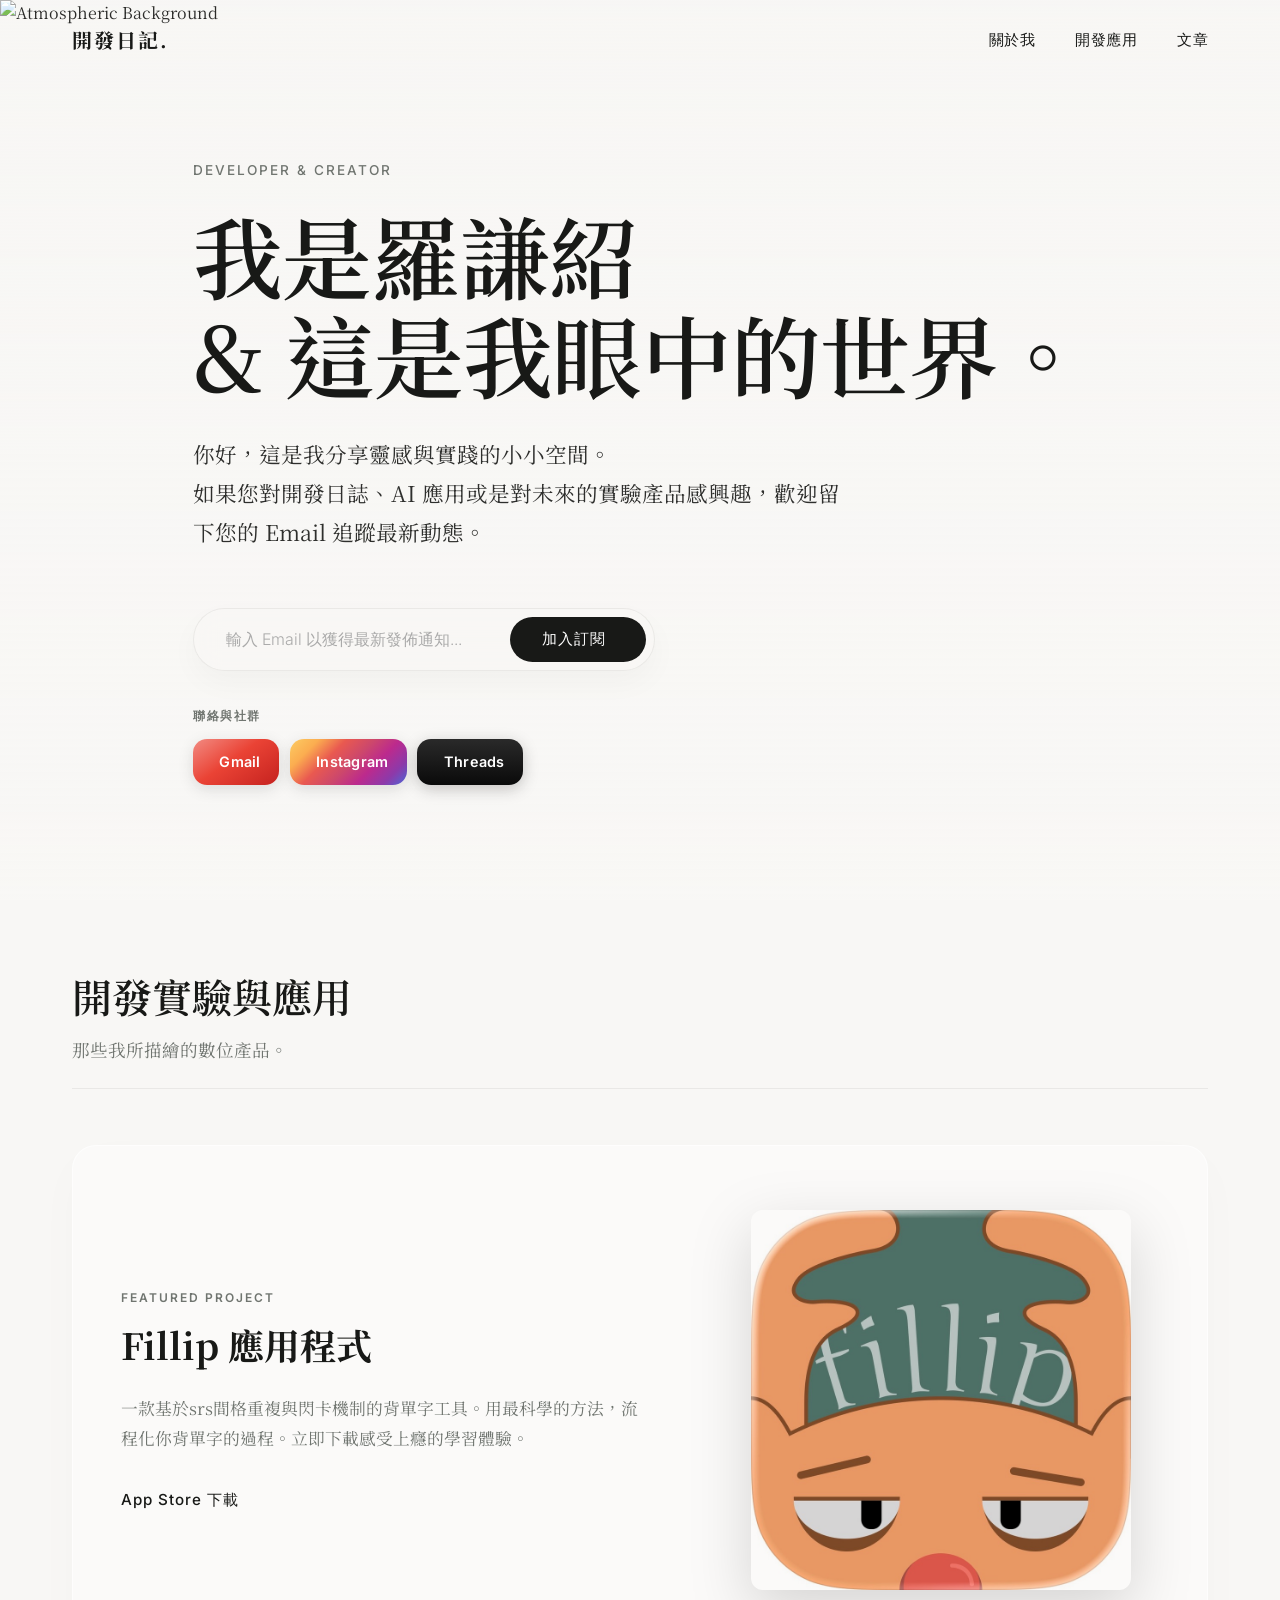
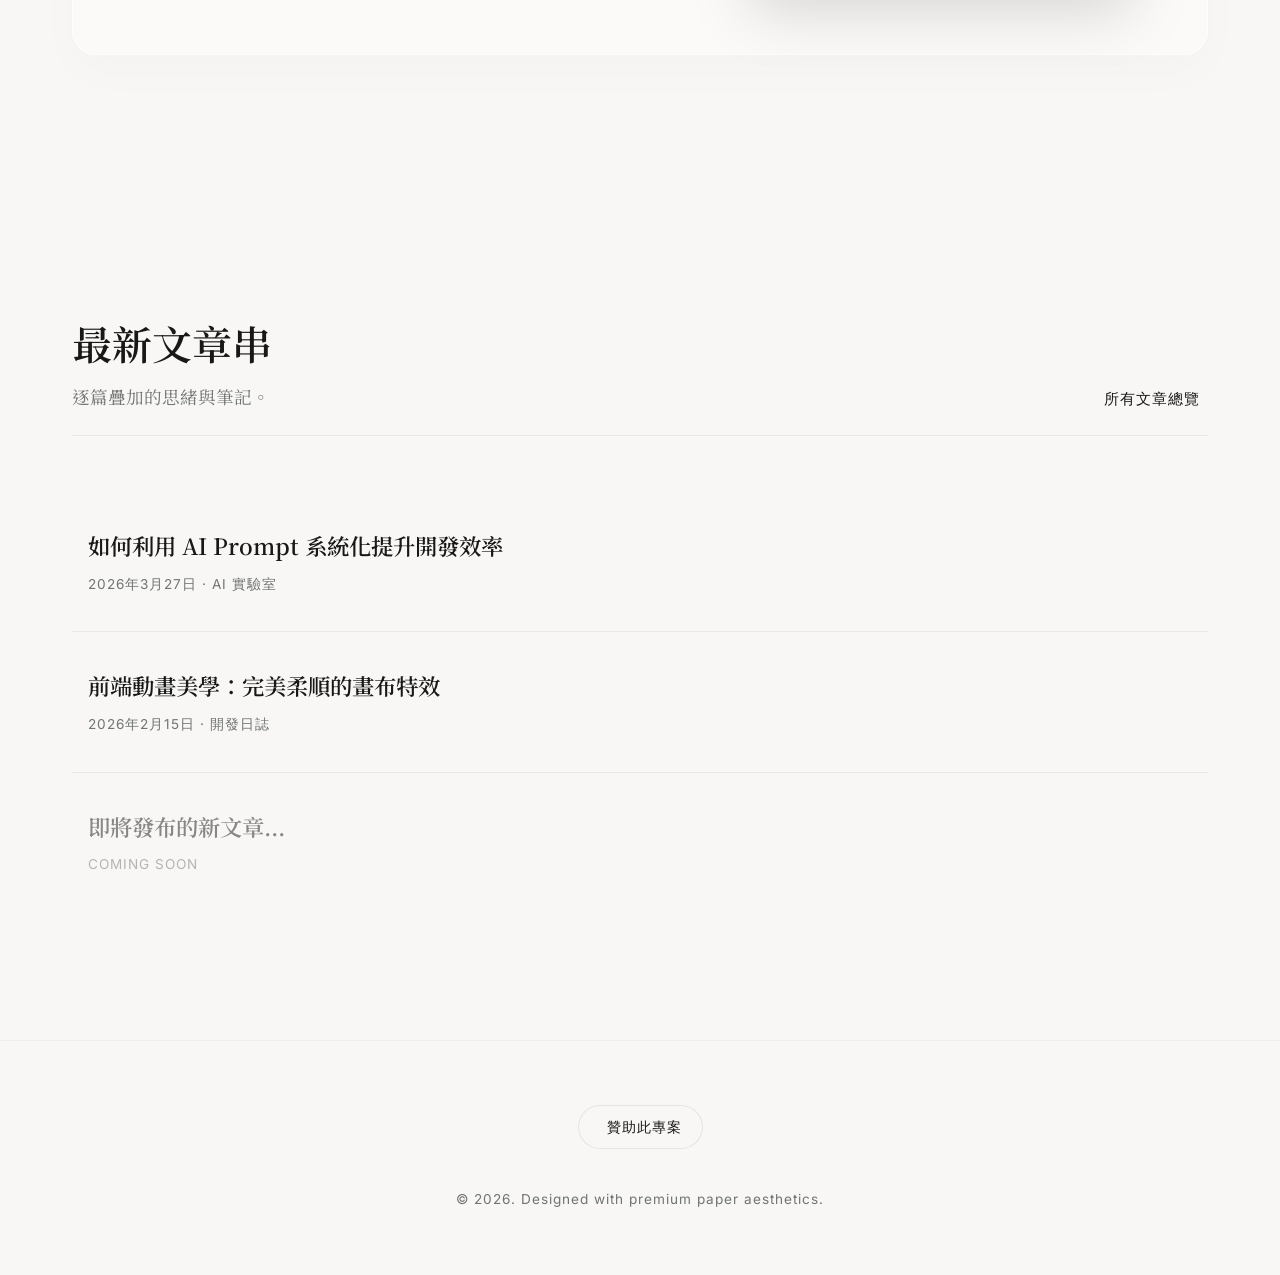
==== index.html @ 8b2c4a90 "個人網站提交" ====
<!DOCTYPE html>
<html lang="zh-TW" data-page="index">
<head>
  <meta charset="UTF-8">
  <meta name="viewport" content="width=device-width, initial-scale=1.0">
  <title>設計與開發日誌 | 個人空間</title>
  <meta name="description" content="這是一個紀錄日常、開發作品與 AI 實踐的個人空間。">
  <link rel="stylesheet" href="styles.css">
  <link rel="preconnect" href="https://fonts.googleapis.com">
  <link rel="preconnect" href="https://fonts.gstatic.com" crossorigin>
  <link href="https://fonts.googleapis.com/css2?family=Inter:wght@300;400;500;600&family=Noto+Serif+TC:wght@300;400;500;600;700&display=swap" rel="stylesheet">
  <script src="https://unpkg.com/@phosphor-icons/web"></script>
</head>
<body>

  <!-- 共用背板與導覽列 -->
  <div id="layout-canvas"></div>
  <div id="layout-header"></div>

  <!-- Hero 區塊：重點介紹與訂閱功能 -->
  <section class="hero-section" id="about">
    <div class="hero-bg-wrapper">
      <img src="圖片/影像.png" class="hero-bg-image" alt="Atmospheric Background">
      <div class="hero-bg-mask"></div>
    </div>
    
    <div class="container hero-content">
      <p class="hero-tag sans-font">Developer & Creator</p>
      <h1 class="title-font hero-title">編寫邏輯 <br>& 創造體驗。</h1>
      <p class="hero-subtitle">
        你好，這是我分享靈感與技術的專屬空間。<br>
        如果您對開發日誌、AI 應用或是未來的實驗產品感興趣，歡迎留下您的 Email 追蹤最新動態。
      </p>
      
      <div class="hero-actions">
        <!-- 首頁英雄區：加入電子郵件訂閱表單 -->
        <form action="https://formspree.io/f/xnjojoyz" method="POST" class="subscribe-form sans-font">
          <input type="email" name="_replyto" placeholder="輸入 Email 以獲得最新發佈通知..." required class="subscribe-input">
          <button type="submit" class="btn-primary subscribe-btn">
            <span>加入訂閱</span> <i class="ph ph-envelope-simple"></i>
          </button>
        </form>

        <!-- 聯絡與社群（網址與信箱請改 content/zh-TW.js → pages.index.indexContact） -->
        <div class="hero-connect sans-font">
          <p class="hero-connect-label">聯絡與社群</p>
          <div class="hero-social-row">
            <a class="hero-social-link hero-social-email" href="#">
              <i class="ph ph-envelope-simple" aria-hidden="true"></i>
              <span>Gmail</span>
            </a>
            <a class="hero-social-link hero-social-ig" href="#" target="_blank" rel="noopener noreferrer">
              <i class="ph ph-instagram-logo" aria-hidden="true"></i>
              <span>Instagram</span>
            </a>
            <a class="hero-social-link hero-social-threads" href="#" target="_blank" rel="noopener noreferrer">
              <i class="ph ph-threads-logo" aria-hidden="true"></i>
              <span>Threads</span>
            </a>
          </div>
        </div>
      </div>
    </div>
  </section>

  <!-- Projects 區塊 (新第二頁)：開發作品展示 -->
  <section class="projects-section container" id="projects" style="padding-top: 4rem;">
    <div class="section-header">
      <div>
        <h2 class="title-font section-title">開發實驗與應用</h2>
        <p class="section-subtitle">那些我在深夜裡敲打出來的數位產品。</p>
      </div>
      <i class="ph ph-code" style="font-size: 2rem; color: var(--text-secondary);"></i>
    </div>

    <!-- 首個重點專案介紹 -->
    <div class="project-showcase">
      <div class="project-info">
        <p class="project-tag sans-font">FEATURED PROJECT</p>
        <h3 class="title-font project-title">Fillip 應用程式</h3>
        <p class="project-desc">
          一個專為特定需求打造的工具。結合了洗鍊的使用者介面與極簡的互動體驗，力求在每個細節中達到平衡，幫助您更專注地完成任務。
        </p>
        <a href="https://apps.apple.com/tw/app/fillip/id6759831971" class="view-all sans-font project-app-store-link" target="_blank" rel="noopener noreferrer" style="display:inline-flex;">App Store 下載 <i class="ph ph-arrow-right"></i></a>
      </div>
      <a href="https://apps.apple.com/tw/app/fillip/id6759831971" class="project-app-store-link project-store-image-link" target="_blank" rel="noopener noreferrer" aria-label="Fillip — App Store">
        <div class="project-image-wrapper">
          <img src="圖片/fillip-app.jpeg" alt="fillip App Screenshot" class="app-thumbnail">
        </div>
      </a>
    </div>
  </section>

  <!-- Articles 區塊 (新第三頁)：最新文章串 -->
  <section class="articles-section container" id="articles">
    <div class="section-header">
      <div>
        <h2 class="title-font section-title">最新文章串</h2>
        <p class="section-subtitle">逐篇疊加的思緒與筆記。</p>
      </div>
      <a href="articles.html" class="view-all sans-font">所有文章總覽 <i class="ph ph-arrow-right"></i></a>
    </div>

    <!-- 主頁上的文章列表模式 (Feed Style) -->
    <div class="article-feed">
      <a href="articles.html" class="article-row">
        <div class="article-row-content">
          <h3 class="title-font article-row-title">如何利用 AI Prompt 系統化提升開發效率</h3>
          <p class="article-row-meta sans-font">2026年3月27日 · AI 實驗室</p>
        </div>
        <i class="ph ph-arrow-right" style="color: var(--text-secondary); font-size:1.5rem;"></i>
      </a>

      <a href="articles.html" class="article-row">
        <div class="article-row-content">
          <h3 class="title-font article-row-title">前端動畫美學：完美柔順的畫布特效</h3>
          <p class="article-row-meta sans-font">2026年2月15日 · 開發日誌</p>
        </div>
        <i class="ph ph-arrow-right" style="color: var(--text-secondary); font-size:1.5rem;"></i>
      </a>
      
      <!-- 佔位方塊，未來新增文章時可依樣往下疊加 -->
      <a href="articles.html" class="article-row" style="opacity: 0.5;">
        <div class="article-row-content">
          <h3 class="title-font article-row-title">即將發布的新文章...</h3>
          <p class="article-row-meta sans-font">Coming Soon</p>
        </div>
        <i class="ph ph-clock" style="color: var(--text-secondary); font-size:1.5rem;"></i>
      </a>
    </div>
  </section>

  <!-- 共用頁尾 (包含 Modal 等) -->
  <div id="layout-footer"></div>

  <script src="content/zh-TW.js"></script>
  <script src="components.js"></script>
  <script src="content/apply-page-content.js"></script>
  <script src="https://cdnjs.cloudflare.com/ajax/libs/gsap/3.12.2/gsap.min.js"></script>
  <script src="https://cdnjs.cloudflare.com/ajax/libs/gsap/3.12.2/ScrollTrigger.min.js"></script>
  <script src="script.js"></script>
</body>
</html>
---- styles.css ----
:root {
  /* Warm paper white */
  --bg-color: #f8f7f5;
  --text-primary: #181917; 
  --text-secondary: #707570;
  --accent-color: #9fa198;
  --glass-bg: rgba(248, 247, 245, 0.75);
  --glass-border: rgba(255, 255, 255, 0.6);
  --glass-shadow: rgba(0, 0, 0, 0.04);
}

body {
  margin: 0;
  /* Premium Serif Font for the main literary feel */
  font-family: 'Noto Serif TC', serif;
  color: var(--text-primary);
  background-color: var(--bg-color);
  line-height: 1.6;
  overflow-x: hidden;
  -webkit-font-smoothing: antialiased;
}

* { box-sizing: border-box; margin: 0; padding: 0; }

#bg-canvas {
  position: fixed; top: 0; left: 0; width: 100vw; height: 100vh;
  z-index: -2; pointer-events: none;
}

/* Typography Utility */
.title-font { font-family: 'Noto Serif TC', serif; font-weight: 600; }
.sans-font { font-family: 'Inter', -apple-system, sans-serif; }

a { color: var(--text-primary); text-decoration: none; transition: color 0.2s ease; }
a:hover { color: var(--text-secondary); }

.container { max-width: 1200px; margin: 0 auto; padding: 0 2rem; position: relative; }

/* Header */
.site-header {
  position: fixed; top: 0; left: 0; right: 0;
  padding: 1.5rem 0; z-index: 100;
  transition: all 0.4s cubic-bezier(0.16, 1, 0.3, 1);
}
.site-header.scrolled {
  background: var(--glass-bg);
  backdrop-filter: blur(24px); -webkit-backdrop-filter: blur(24px);
  border-bottom: 1px solid rgba(0, 0, 0, 0.03); padding: 1rem 0;
}
.header-container { display: flex; justify-content: space-between; align-items: center; }
.logo { font-size: 1.25rem; font-weight: 700; letter-spacing: 2px; }
.nav-links { display: flex; gap: 2.5rem; }
.nav-link { position: relative; font-weight: 500; font-size: 0.95rem; letter-spacing: 0.5px; }
.nav-link::after {
  content: ''; position: absolute; bottom: -4px; left: 0;
  width: 0; height: 1px;
  background-color: var(--text-primary); transition: width 0.3s ease;
}
.nav-link:hover::after { width: 100%; }

/* Buttons */
.btn-primary {
  display: inline-flex; align-items: center; justify-content: center;
  gap: 0.5rem; padding: 0.85rem 1.75rem; border-radius: 9999px;
  background-color: var(--text-primary); color: #fff;
  font-weight: 400; font-size: 0.95rem; cursor: pointer; border: none; letter-spacing: 1px;
  transition: transform 0.3s ease, box-shadow 0.3s ease;
}
.btn-primary:hover { transform: translateY(-3px); box-shadow: 0 10px 20px rgba(0, 0, 0, 0.12); }
.btn-large { padding: 1rem 2.5rem; font-size: 1.05rem; }

.btn-icon {
  display: inline-flex; align-items: center; justify-content: center;
  width: 50px; height: 50px; border-radius: 50%;
  border: 1px solid rgba(0, 0, 0, 0.08); background: var(--glass-bg);
  backdrop-filter: blur(12px); -webkit-backdrop-filter: blur(12px);
  color: var(--text-primary); font-size: 1.25rem;
  transition: all 0.3s cubic-bezier(0.16, 1, 0.3, 1); cursor: pointer;
}
.btn-icon:hover { 
  background: #fff; transform: translateY(-3px); 
  box-shadow: 0 8px 16px rgba(0, 0, 0, 0.06); border-color: rgba(0, 0, 0, 0.15);
}

/* Glass Panel */
.glass-panel {
  background: var(--glass-bg);
  backdrop-filter: blur(32px); -webkit-backdrop-filter: blur(32px);
  border: 1px solid var(--glass-border); border-radius: 20px;
  box-shadow: 0 16px 50px var(--glass-shadow);
}

/* Hero Section */
.hero-section {
  min-height: 100vh; display: flex; flex-direction: column; justify-content: center;
  position: relative; overflow: hidden;
}

.hero-bg-wrapper {
  position: absolute; top: 0; left: 0; width: 100%; height: 125vh; z-index: -1;
}
.hero-bg-image {
  width: 100%; height: 100%; object-fit: cover;
  filter: saturate(0.85) contrast(1.1) brightness(1.05) hue-rotate(-5deg);
}
.hero-bg-mask {
  position: absolute; inset: 0;
  background: linear-gradient(to bottom, rgba(248, 247, 245, 0.1) 0%, rgba(248, 247, 245, 0.7) 40%, rgba(248, 247, 245, 1) 95%);
}

.hero-content {
  position: relative; z-index: 10; padding-top: 5vh;
}
.hero-tag {
  color: var(--text-secondary); font-weight: 500; letter-spacing: 2px;
  margin-bottom: 1.5rem; text-transform: uppercase; font-size: 0.85rem;
}
.hero-title {
  font-size: clamp(3.5rem, 7vw, 6.5rem); font-weight: 600; line-height: 1.1;
  letter-spacing: -0.01em; margin-bottom: 2rem; color: var(--text-primary);
}
.hero-subtitle {
  font-size: clamp(1.15rem, 2vw, 1.35rem); color: var(--text-primary);
  max-width: 650px; font-weight: 400; margin-bottom: 3.5rem;
  line-height: 1.8; opacity: 0.9;
}
/* Subscription Form in Hero */
.subscribe-form {
  display: flex; gap: 0.75rem; max-width: 500px;
  background: var(--glass-bg); padding: 0.5rem;
  border-radius: 9999px; border: 1px solid rgba(0,0,0,0.06);
  box-shadow: 0 12px 30px rgba(0,0,0,0.03);
  backdrop-filter: blur(12px); -webkit-backdrop-filter: blur(12px);
}
.subscribe-input {
  flex: 1; padding: 0.75rem 1.5rem; border-radius: 9999px;
  border: none; background: transparent;
  font-family: inherit; font-size: 1rem; color: var(--text-primary);
  outline: none;
}
.subscribe-input::placeholder { color: #aaa; font-weight: 300; }
.subscribe-btn { padding: 0.75rem 2rem; }

.hero-actions {
  display: flex;
  flex-direction: column;
  align-items: flex-start;
  gap: 2.25rem;
  max-width: 520px;
}
.hero-connect { width: 100%; }
.hero-connect-label {
  font-size: 0.72rem;
  font-weight: 600;
  letter-spacing: 0.14em;
  text-transform: uppercase;
  color: var(--text-secondary);
  margin-bottom: 0.85rem;
}
.hero-social-row {
  display: flex;
  flex-wrap: wrap;
  gap: 0.65rem;
}
/* 方圓角 + 品牌色（覆蓋全域 a:hover 灰字） */
.hero-social-link {
  display: inline-flex;
  align-items: center;
  gap: 0.5rem;
  padding: 0.72rem 1.15rem;
  border-radius: 14px;
  border: none;
  font-size: 0.9rem;
  font-weight: 600;
  color: #fff;
  letter-spacing: 0.02em;
  transition: transform 0.25s ease, box-shadow 0.25s ease, filter 0.25s ease;
  box-shadow: 0 4px 16px rgba(0, 0, 0, 0.12);
}
.hero-social-link:hover {
  color: #fff;
  transform: translateY(-3px);
  filter: brightness(1.06);
  box-shadow: 0 10px 26px rgba(0, 0, 0, 0.18);
}
.hero-social-link:focus-visible {
  outline: 2px solid var(--text-primary);
  outline-offset: 3px;
}
.hero-social-link i {
  font-size: 1.2rem;
  color: #fff;
  opacity: 1;
}
.hero-social-email {
  background: linear-gradient(145deg, #f28b82 0%, #ea4335 45%, #c5221f 100%);
}
.hero-social-ig {
  background: linear-gradient(135deg, #fccc63 0%, #fbad50 18%, #e95950 35%, #cd486b 52%, #bc2a8d 68%, #8c3aaa 85%, #4c68d7 100%);
}
.hero-social-threads {
  background: linear-gradient(180deg, #2a2a2a 0%, #0a0a0a 100%);
  box-shadow: 0 4px 16px rgba(0, 0, 0, 0.22);
}
.hero-social-threads:hover {
  box-shadow: 0 10px 28px rgba(0, 0, 0, 0.35);
}

/* Setup common section spacing */
.projects-section, .articles-section, .gallery-section, .contact-section { padding: 8rem 2rem; }
.section-header {
  display: flex; justify-content: space-between; align-items: flex-end;
  border-bottom: 1px solid rgba(0,0,0,0.06); padding-bottom: 1.5rem; margin-bottom: 3.5rem;
}
.section-title { font-size: 2.5rem; margin-bottom: 0.5rem; font-weight: 600; letter-spacing: 0em; }
.section-subtitle { color: var(--text-secondary); font-weight: 400; font-size: 1.1rem; }

.view-all {
  display: flex; align-items: center; gap: 0.5rem;
  font-size: 0.95rem; font-weight: 500; letter-spacing: 1px;
}
.view-all i { transition: transform 0.3s ease; }
.view-all:hover i { transform: translateX(5px); }

/* Articles Grid Block (The "方匡" style) */
.article-grid {
  display: grid;
  grid-template-columns: repeat(auto-fill, minmax(400px, 1fr));
  gap: 1.5rem;
}

@media (max-width: 768px) {
  .article-grid { grid-template-columns: 1fr; }
}

.article-card {
  display: flex;
  justify-content: space-between;
  align-items: center;
  padding: 1.5rem;
  border-radius: 12px;
  background: var(--glass-bg);
  border: 1px solid rgba(0,0,0,0.04);
  box-shadow: 0 4px 15px rgba(0,0,0,0.01);
  transition: all 0.3s cubic-bezier(0.16, 1, 0.3, 1);
  cursor: pointer;
}

.article-card:hover {
  transform: translateY(-4px);
  background: #fff;
  box-shadow: 0 12px 30px rgba(0,0,0,0.05);
  border-color: rgba(0,0,0,0.08);
}

.article-content {
  flex: 1;
  padding-right: 1.5rem;
}

.article-title {
  font-size: 1.25rem;
  font-weight: 600;
  line-height: 1.4;
  margin-bottom: 0.75rem;
}

.article-meta {
  font-size: 0.8rem;
  color: var(--text-secondary);
  letter-spacing: 1px;
  text-transform: uppercase;
}

.article-img, .article-placeholder {
  width: 90px;
  height: 90px;
  border-radius: 8px;
  object-fit: cover;
  flex-shrink: 0;
  background: #eee;
}

.article-placeholder {
  display: flex; align-items: center; justify-content: center;
  border: 1px dashed #ccc;
  background: transparent;
}


/* Gallery Grid */
.gallery-grid { display: grid; grid-template-columns: repeat(12, 1fr); gap: 2rem; }
.gallery-item {
  border-radius: 20px; overflow: hidden; position: relative;
  background-color: #eee; min-height: 500px;
  box-shadow: 0 20px 50px rgba(0,0,0,0.05); 
}
.gallery-item.item-1 { grid-column: span 5; }
.gallery-item.item-2 { grid-column: span 7; }
@media (max-width: 768px) { .gallery-item.item-1, .gallery-item.item-2 { grid-column: span 12; } }

.gallery-image {
  width: 100%; height: 100%; object-fit: cover;
  transition: transform 0.8s cubic-bezier(0.16, 1, 0.3, 1);
}
.gallery-item:hover .gallery-image { transform: scale(1.03); }

.gallery-overlay {
  position: absolute; inset: 0; display: flex; align-items: flex-end; padding: 2.5rem;
  background: linear-gradient(to top, rgba(248, 247, 245, 0.95) 0%, transparent 40%);
  opacity: 0; transition: opacity 0.5s ease;
}
.gallery-item:hover .gallery-overlay { opacity: 1; }
.gallery-caption { font-family: 'Noto Serif TC', serif; font-weight: 600; font-size: 1.35rem; color: #111; letter-spacing: 0.5px; }

/* Projects Showcase Section */
.project-showcase {
  display: flex; align-items: center; gap: 3rem; padding: 4rem 3rem;
  background: rgba(255, 255, 255, 0.4);
  border: 1px solid var(--glass-border);
  border-radius: 24px;
  box-shadow: 0 16px 50px rgba(0,0,0,0.02);
  transition: all 0.4s ease;
}
.project-showcase:hover {
  background: #fff; box-shadow: 0 20px 60px rgba(0,0,0,0.04); transform: translateY(-3px);
}
.project-info { flex: 1.2; padding-right: 2rem; }
.project-tag { color: var(--text-secondary); font-size: 0.75rem; letter-spacing: 2px; font-weight: 600; margin-bottom: 0.5rem; }
.project-title { font-size: 2.25rem; margin-bottom: 1.25rem; font-weight: 700; color: var(--text-primary); letter-spacing: 0; }
.project-desc { font-size: 1.05rem; color: var(--text-secondary); line-height: 1.8; margin-bottom: 2rem; }

a.project-store-image-link {
  flex: 1;
  display: flex;
  justify-content: center;
  align-items: center;
  text-decoration: none;
  color: inherit;
}
a.project-store-image-link:focus-visible {
  border-radius: 16px;
  outline: 2px solid var(--text-primary);
  outline-offset: 4px;
}

.project-image-wrapper { 
  flex: 1; display: flex; justify-content: center; align-items: center; 
}
.app-thumbnail {
  max-width: 100%; max-height: 380px; object-fit: contain;
  /* CSS 前端自動去背魔法 (針對白底圖片非常有用) */
  mix-blend-mode: multiply;
  filter: drop-shadow(0 20px 30px rgba(0,0,0,0.15));
  transition: transform 0.6s cubic-bezier(0.16, 1, 0.3, 1);
  border-radius: 12px;
}
.project-showcase:hover .app-thumbnail { transform: scale(1.05) translateY(-5px); }

/* 主頁上的：堆疊式文章列表 (Article Feed) */
.article-feed { display: flex; flex-direction: column; }
.article-row {
  display: flex; justify-content: space-between; align-items: center;
  padding: 2.25rem 1rem;
  border-bottom: 1px solid rgba(0,0,0,0.06);
  transition: all 0.3s ease; cursor: pointer; color: var(--text-primary);
}
.article-row:last-child { border-bottom: none; }
.article-row:hover { padding-left: 2rem; padding-right: 0rem; background: rgba(0,0,0,0.015); border-radius: 12px; }
.article-row-content { flex: 1; }
.article-row-title { font-size: 1.4rem; font-weight: 600; margin-bottom: 0.6rem; letter-spacing: 0; }
.article-row-meta { font-size: 0.85rem; color: var(--text-secondary); letter-spacing: 1px; text-transform: uppercase; }

@media (max-width: 768px) {
  .subscribe-form { flex-direction: column; border-radius: 20px; padding: 1rem; }
  .subscribe-btn { width: 100%; }
  
  .project-showcase { flex-direction: column-reverse; padding: 2.5rem; gap: 2rem; text-align: center; }
  .project-info { padding-right: 0; }
  .article-row { flex-direction: column; align-items: flex-start; gap: 1rem; }
}

.contact-form {
  display: flex; flex-direction: column; gap: 1.5rem;
  max-width: 550px; margin: 0 auto; text-align: left;
}

.form-group { display: flex; flex-direction: column; gap: 0.5rem; }
.form-label { font-size: 0.9rem; font-weight: 500; color: var(--text-primary); letter-spacing: 1px; }

.form-input, .form-textarea {
  width: 100%; padding: 1rem 1.25rem; border-radius: 12px;
  border: 1px solid rgba(0, 0, 0, 0.08); background: rgba(255, 255, 255, 0.6);
  font-family: inherit; font-size: 1rem; color: var(--text-primary);
  transition: all 0.3s ease;
}

.form-input:focus, .form-textarea:focus {
  outline: none; border-color: rgba(0, 0, 0, 0.2);
  background: #fff; box-shadow: 0 4px 12px rgba(0, 0, 0, 0.04);
}

.form-textarea { min-height: 140px; resize: vertical; }

/* Sponsorship Modal */
.modal-overlay {
  position: fixed; inset: 0; background: rgba(248, 247, 245, 0.85);
  backdrop-filter: blur(8px); -webkit-backdrop-filter: blur(8px);
  z-index: 999; display: flex; align-items: center; justify-content: center;
  opacity: 0; pointer-events: none; transition: opacity 0.4s ease;
}
.modal-overlay.active { opacity: 1; pointer-events: auto; }

.modal-content {
  background: rgba(255, 255, 255, 0.85);
  backdrop-filter: blur(24px); -webkit-backdrop-filter: blur(24px);
  border-radius: 24px; padding: 3rem 2rem; max-width: 400px; width: 90%;
  box-shadow: 0 24px 60px rgba(0, 0, 0, 0.08);
  border: 1px solid var(--glass-border);
  position: relative; transform: translateY(30px);
  transition: transform 0.4s cubic-bezier(0.16, 1, 0.3, 1);
  text-align: center;
}
.modal-overlay.active .modal-content { transform: translateY(0); }

.modal-close {
  position: absolute; top: 1.25rem; right: 1.25rem;
  background: none; border: none; font-size: 1.5rem; cursor: pointer;
  color: var(--text-secondary); transition: color 0.3s ease;
}
.modal-close:hover { color: var(--text-primary); }

.sponsor-qr {
  width: 220px; height: 220px; background: rgba(0, 0, 0, 0.03);
  border-radius: 16px; margin: 0 auto 1.5rem;
  display: flex; align-items: center; justify-content: center;
  border: 1px dashed rgba(0,0,0,0.1); overflow: hidden;
}

/* Footer */
.site-footer {
  padding: 4rem 0; border-top: 1px solid rgba(0, 0, 0, 0.04);
  text-align: center; color: var(--text-secondary); font-weight: 400; font-size: 0.85rem; letter-spacing: 1px;
}
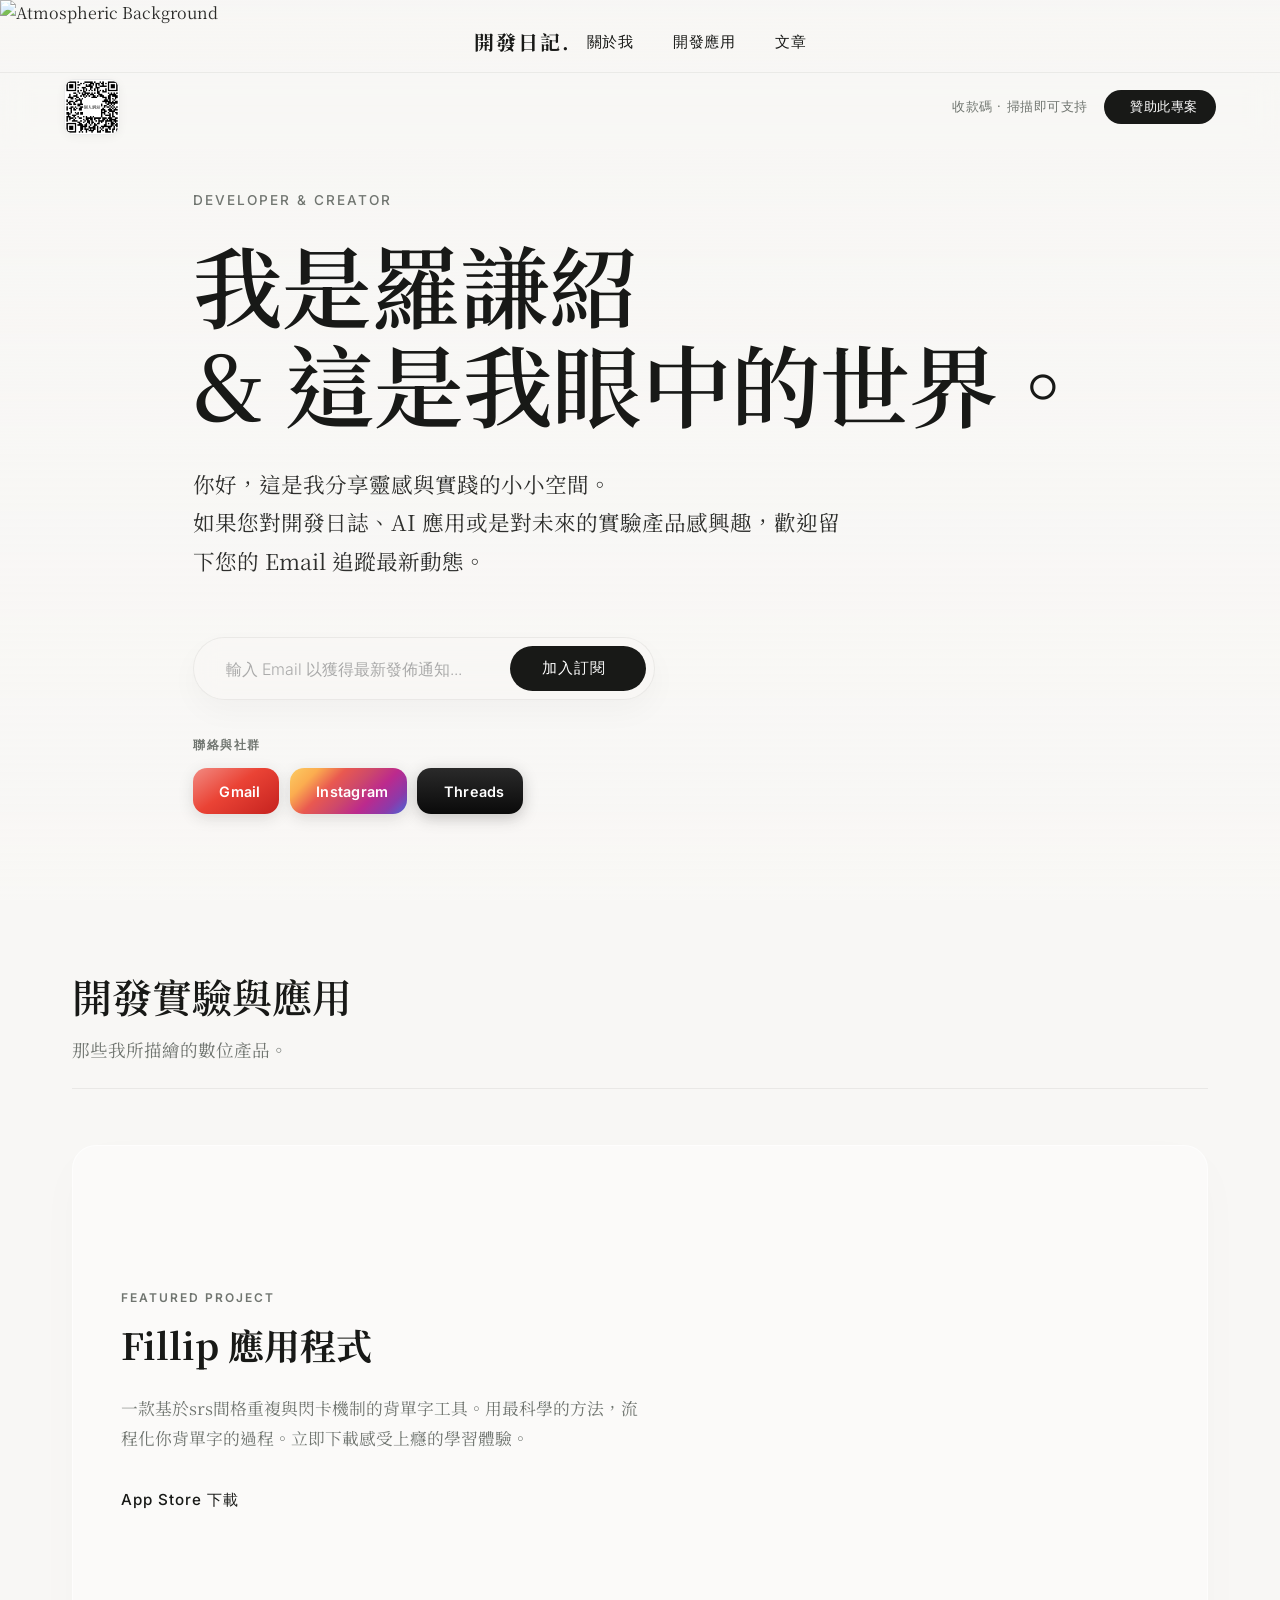
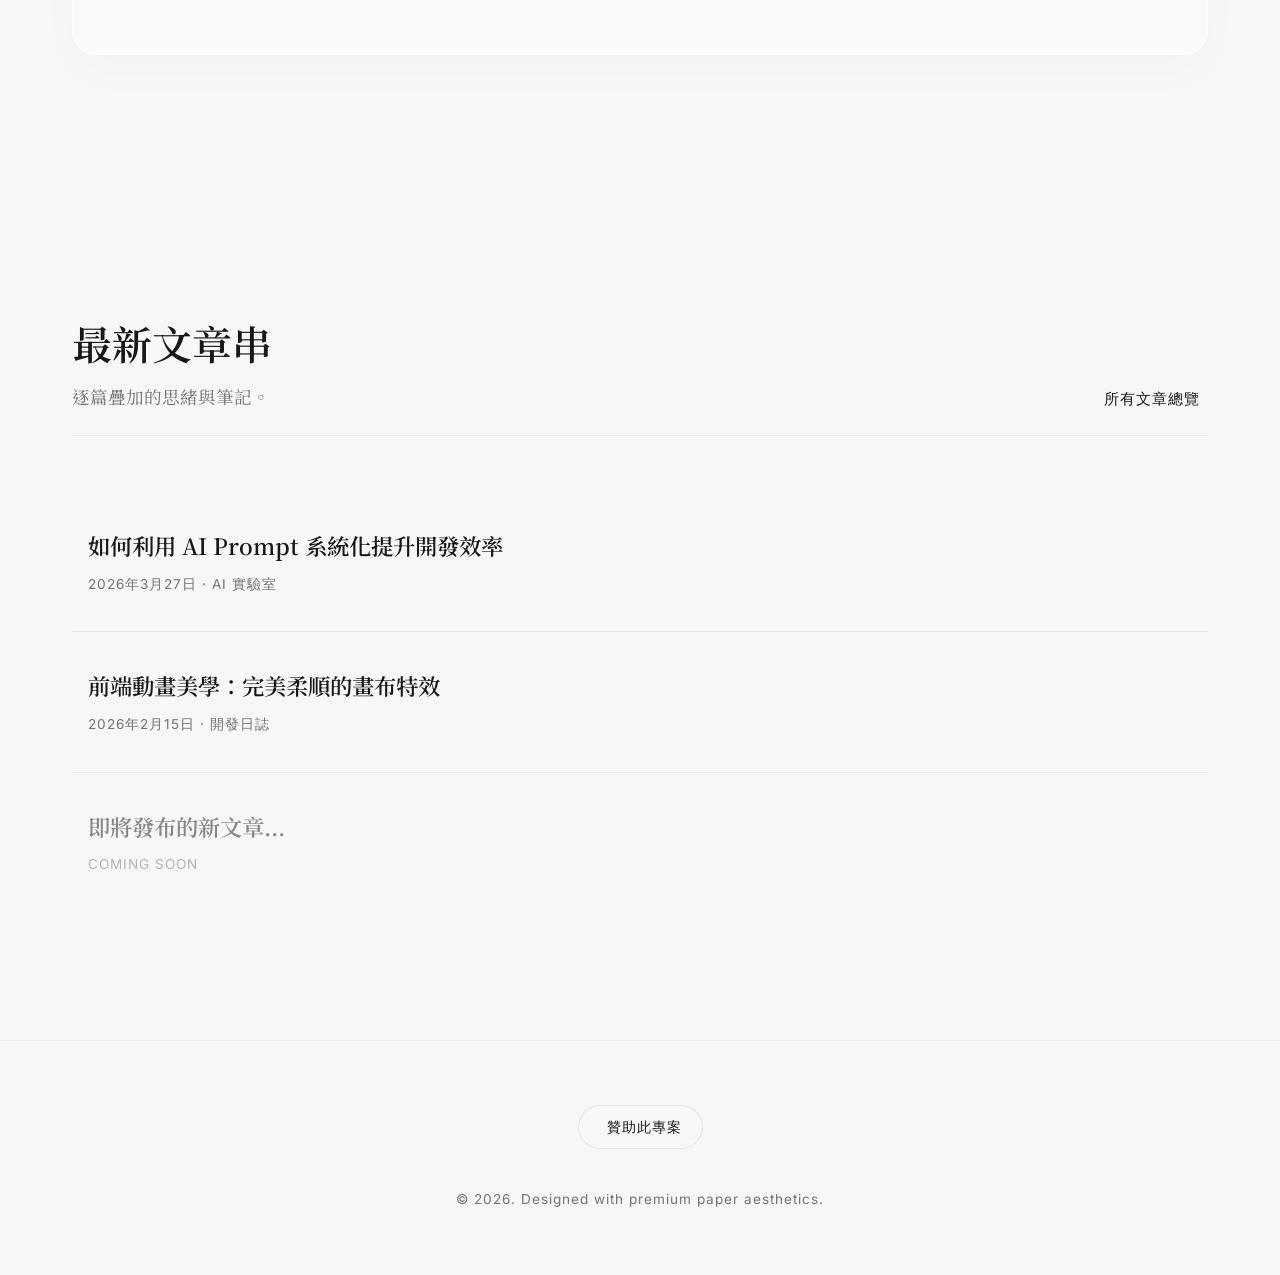
==== commit 774f21ea: "贊助" ====
--- a/index.html
+++ b/index.html
@@ -2,7 +2,8 @@
 <html lang="zh-TW" data-page="index">
 <head>
   <meta charset="UTF-8">
-  <meta name="viewport" content="width=device-width, initial-scale=1.0">
+  <meta name="viewport" content="width=device-width, initial-scale=1.0, viewport-fit=cover">
+  <meta name="theme-color" content="#f8f7f5">
   <title>設計與開發日誌 | 個人空間</title>
   <meta name="description" content="這是一個紀錄日常、開發作品與 AI 實踐的個人空間。">
   <link rel="stylesheet" href="styles.css">
--- a/styles.css
+++ b/styles.css
@@ -22,6 +22,16 @@
 
 * { box-sizing: border-box; margin: 0; padding: 0; }
 
+html {
+  -webkit-text-size-adjust: 100%;
+  text-size-adjust: 100%;
+  scroll-padding-top: 8.75rem;
+}
+
+a, button, .btn-primary, input[type="submit"] {
+  -webkit-tap-highlight-color: rgba(24, 25, 23, 0.08);
+}
+
 #bg-canvas {
   position: fixed; top: 0; left: 0; width: 100vw; height: 100vh;
   z-index: -2; pointer-events: none;
@@ -34,23 +44,109 @@
 a { color: var(--text-primary); text-decoration: none; transition: color 0.2s ease; }
 a:hover { color: var(--text-secondary); }
 
-.container { max-width: 1200px; margin: 0 auto; padding: 0 2rem; position: relative; }
-
-/* Header */
+.container {
+  max-width: 1200px;
+  margin: 0 auto;
+  padding-left: max(1.5rem, env(safe-area-inset-left, 0px));
+  padding-right: max(1.5rem, env(safe-area-inset-right, 0px));
+  position: relative;
+}
+
+/* Header（上：導覽；下：收款碼 + 贊助按鈕） */
 .site-header {
-  position: fixed; top: 0; left: 0; right: 0;
-  padding: 1.5rem 0; z-index: 100;
-  transition: all 0.4s cubic-bezier(0.16, 1, 0.3, 1);
+  position: fixed;
+  top: 0;
+  left: 0;
+  right: 0;
+  z-index: 100;
+  display: flex;
+  flex-direction: column;
+  padding: 0;
+  padding-top: max(1.25rem, env(safe-area-inset-top, 0px));
+  transition: background 0.4s ease, border-color 0.4s ease, box-shadow 0.4s ease;
 }
 .site-header.scrolled {
   background: var(--glass-bg);
-  backdrop-filter: blur(24px); -webkit-backdrop-filter: blur(24px);
-  border-bottom: 1px solid rgba(0, 0, 0, 0.03); padding: 1rem 0;
-}
-.header-container { display: flex; justify-content: space-between; align-items: center; }
-.logo { font-size: 1.25rem; font-weight: 700; letter-spacing: 2px; }
-.nav-links { display: flex; gap: 2.5rem; }
-.nav-link { position: relative; font-weight: 500; font-size: 0.95rem; letter-spacing: 0.5px; }
+  backdrop-filter: blur(24px);
+  -webkit-backdrop-filter: blur(24px);
+  border-bottom: 1px solid rgba(0, 0, 0, 0.06);
+  padding-top: max(0.6rem, env(safe-area-inset-top, 0px));
+}
+.site-header.scrolled .header-main-row {
+  padding-bottom: 0.45rem;
+}
+.site-header.scrolled .header-sponsor-row {
+  padding-top: 0.25rem;
+  padding-bottom: 0.55rem;
+}
+.header-main-row {
+  display: flex;
+  justify-content: space-between;
+  align-items: center;
+  gap: 1rem;
+  padding-bottom: 0.5rem;
+}
+.header-sponsor-row {
+  padding-top: 0.35rem;
+  padding-bottom: 0.75rem;
+  border-top: 1px solid rgba(0, 0, 0, 0.06);
+  background: rgba(248, 247, 245, 0.65);
+  backdrop-filter: blur(14px);
+  -webkit-backdrop-filter: blur(14px);
+}
+.site-header.scrolled .header-sponsor-row {
+  background: transparent;
+  border-top-color: rgba(0, 0, 0, 0.05);
+}
+.header-sponsor-inner {
+  display: flex;
+  align-items: center;
+  gap: 0.85rem 1.1rem;
+  flex-wrap: wrap;
+}
+.header-sponsor-qr {
+  width: 56px;
+  height: 56px;
+  object-fit: contain;
+  border-radius: 10px;
+  border: 1px solid rgba(0, 0, 0, 0.08);
+  background: #fff;
+  flex-shrink: 0;
+  box-shadow: 0 2px 10px rgba(0, 0, 0, 0.05);
+}
+.header-sponsor-text {
+  display: flex;
+  align-items: center;
+  gap: 0.65rem 1rem;
+  flex-wrap: wrap;
+  flex: 1;
+  min-width: 0;
+  justify-content: flex-end;
+}
+.header-sponsor-hint {
+  font-size: 0.8rem;
+  color: var(--text-secondary);
+  letter-spacing: 0.04em;
+  line-height: 1.35;
+  text-align: right;
+}
+.header-sponsor-btn {
+  font-size: 0.82rem !important;
+  padding: 0.5rem 1.15rem !important;
+  letter-spacing: 0.04em !important;
+}
+.logo { font-size: 1.25rem; font-weight: 700; letter-spacing: 2px; flex-shrink: 0; }
+.nav-links { display: flex; gap: 2.5rem; align-items: center; flex-wrap: wrap; justify-content: flex-end; }
+.nav-link {
+  position: relative;
+  font-weight: 500;
+  font-size: 0.95rem;
+  letter-spacing: 0.5px;
+  padding: 0.35rem 0;
+  min-height: 44px;
+  display: inline-flex;
+  align-items: center;
+}
 .nav-link::after {
   content: ''; position: absolute; bottom: -4px; left: 0;
   width: 0; height: 1px;
@@ -109,7 +205,9 @@
 }
 
 .hero-content {
-  position: relative; z-index: 10; padding-top: 5vh;
+  position: relative;
+  z-index: 10;
+  padding-top: max(6.5rem, 7vh);
 }
 .hero-tag {
   color: var(--text-secondary); font-weight: 500; letter-spacing: 2px;
@@ -372,12 +470,90 @@
 .article-row-meta { font-size: 0.85rem; color: var(--text-secondary); letter-spacing: 1px; text-transform: uppercase; }
 
 @media (max-width: 768px) {
-  .subscribe-form { flex-direction: column; border-radius: 20px; padding: 1rem; }
-  .subscribe-btn { width: 100%; }
-  
-  .project-showcase { flex-direction: column-reverse; padding: 2.5rem; gap: 2rem; text-align: center; }
+  html { scroll-padding-top: 10rem; }
+
+  .header-sponsor-inner {
+    justify-content: center;
+  }
+  .header-sponsor-text {
+    justify-content: center;
+    width: 100%;
+  }
+  .header-sponsor-hint {
+    text-align: center;
+    width: 100%;
+    font-size: 0.75rem;
+  }
+  .header-sponsor-qr {
+    width: 52px;
+    height: 52px;
+  }
+  .header-sponsor-btn {
+    width: 100%;
+    justify-content: center;
+  }
+
+  .logo { font-size: 1.05rem; letter-spacing: 1px; }
+  .nav-links { gap: 0.5rem 0.85rem; justify-content: flex-end; flex: 1; min-width: 0; }
+  .nav-link { font-size: 0.8rem; letter-spacing: 0.02em; min-height: 40px; }
+
+  .hero-title { font-size: clamp(2.25rem, 10vw, 3.75rem); margin-bottom: 1.25rem; }
+  .hero-subtitle { margin-bottom: 2rem; font-size: clamp(1rem, 3.8vw, 1.2rem); }
+  .hero-actions { max-width: 100%; gap: 1.75rem; }
+
+  .subscribe-form { flex-direction: column; border-radius: 20px; padding: 1rem; max-width: 100%; }
+  .subscribe-btn { width: 100%; justify-content: center; }
+
+  .projects-section,
+  .articles-section,
+  .gallery-section,
+  .contact-section {
+    padding-top: 4.5rem;
+    padding-bottom: 4.5rem;
+  }
+
+  .section-header {
+    flex-direction: column;
+    align-items: flex-start;
+    gap: 1rem;
+    padding-bottom: 1.25rem;
+    margin-bottom: 2rem;
+  }
+  .section-title { font-size: clamp(1.65rem, 6.5vw, 2.25rem); }
+  .section-subtitle { font-size: 1rem; max-width: 100%; }
+
+  .project-showcase {
+    flex-direction: column-reverse;
+    padding: 1.75rem 1.25rem;
+    gap: 1.75rem;
+    text-align: center;
+  }
   .project-info { padding-right: 0; }
-  .article-row { flex-direction: column; align-items: flex-start; gap: 1rem; }
+  .project-title { font-size: clamp(1.5rem, 6vw, 2rem); }
+  .project-desc { font-size: 1rem; margin-bottom: 1.5rem; }
+
+  .article-row {
+    flex-direction: column;
+    align-items: flex-start;
+    gap: 0.75rem;
+    padding: 1.5rem 0.25rem;
+  }
+  .article-row-title { font-size: 1.15rem; line-height: 1.35; }
+  .article-row:hover {
+    padding-left: 0.25rem;
+    padding-right: 0.25rem;
+  }
+
+  .modal-content {
+    padding: 2.25rem 1.25rem;
+    margin: max(0.5rem, env(safe-area-inset-top)) max(0.5rem, env(safe-area-inset-right)) max(0.5rem, env(safe-area-inset-bottom)) max(0.5rem, env(safe-area-inset-left));
+    max-height: min(90vh, 100dvh);
+    overflow-y: auto;
+  }
+
+  .site-footer {
+    padding-bottom: max(3rem, calc(2rem + env(safe-area-inset-bottom, 0px)));
+  }
 }
 
 .contact-form {
@@ -431,10 +607,40 @@
 .modal-close:hover { color: var(--text-primary); }
 
 .sponsor-qr {
-  width: 220px; height: 220px; background: rgba(0, 0, 0, 0.03);
-  border-radius: 16px; margin: 0 auto 1.5rem;
-  display: flex; align-items: center; justify-content: center;
-  border: 1px dashed rgba(0,0,0,0.1); overflow: hidden;
+  width: 220px;
+  min-height: 220px;
+  border-radius: 16px;
+  margin: 0 auto 1.5rem;
+  display: flex;
+  align-items: center;
+  justify-content: center;
+  overflow: hidden;
+}
+.sponsor-qr--empty {
+  background: rgba(0, 0, 0, 0.03);
+  border: 1px dashed rgba(0, 0, 0, 0.12);
+  color: #999;
+  font-size: 0.82rem;
+  line-height: 1.45;
+  padding: 1rem;
+  text-align: center;
+}
+.sponsor-qr--image {
+  background: #fff;
+  border: 1px solid rgba(0, 0, 0, 0.08);
+  box-shadow: 0 4px 20px rgba(0, 0, 0, 0.06);
+  padding: 10px;
+}
+.sponsor-qr-img {
+  width: 200px;
+  height: 200px;
+  max-width: 100%;
+  object-fit: contain;
+  display: block;
+}
+.sponsor-qr-fallback {
+  display: block;
+  max-width: 12rem;
 }
 
 /* Footer */
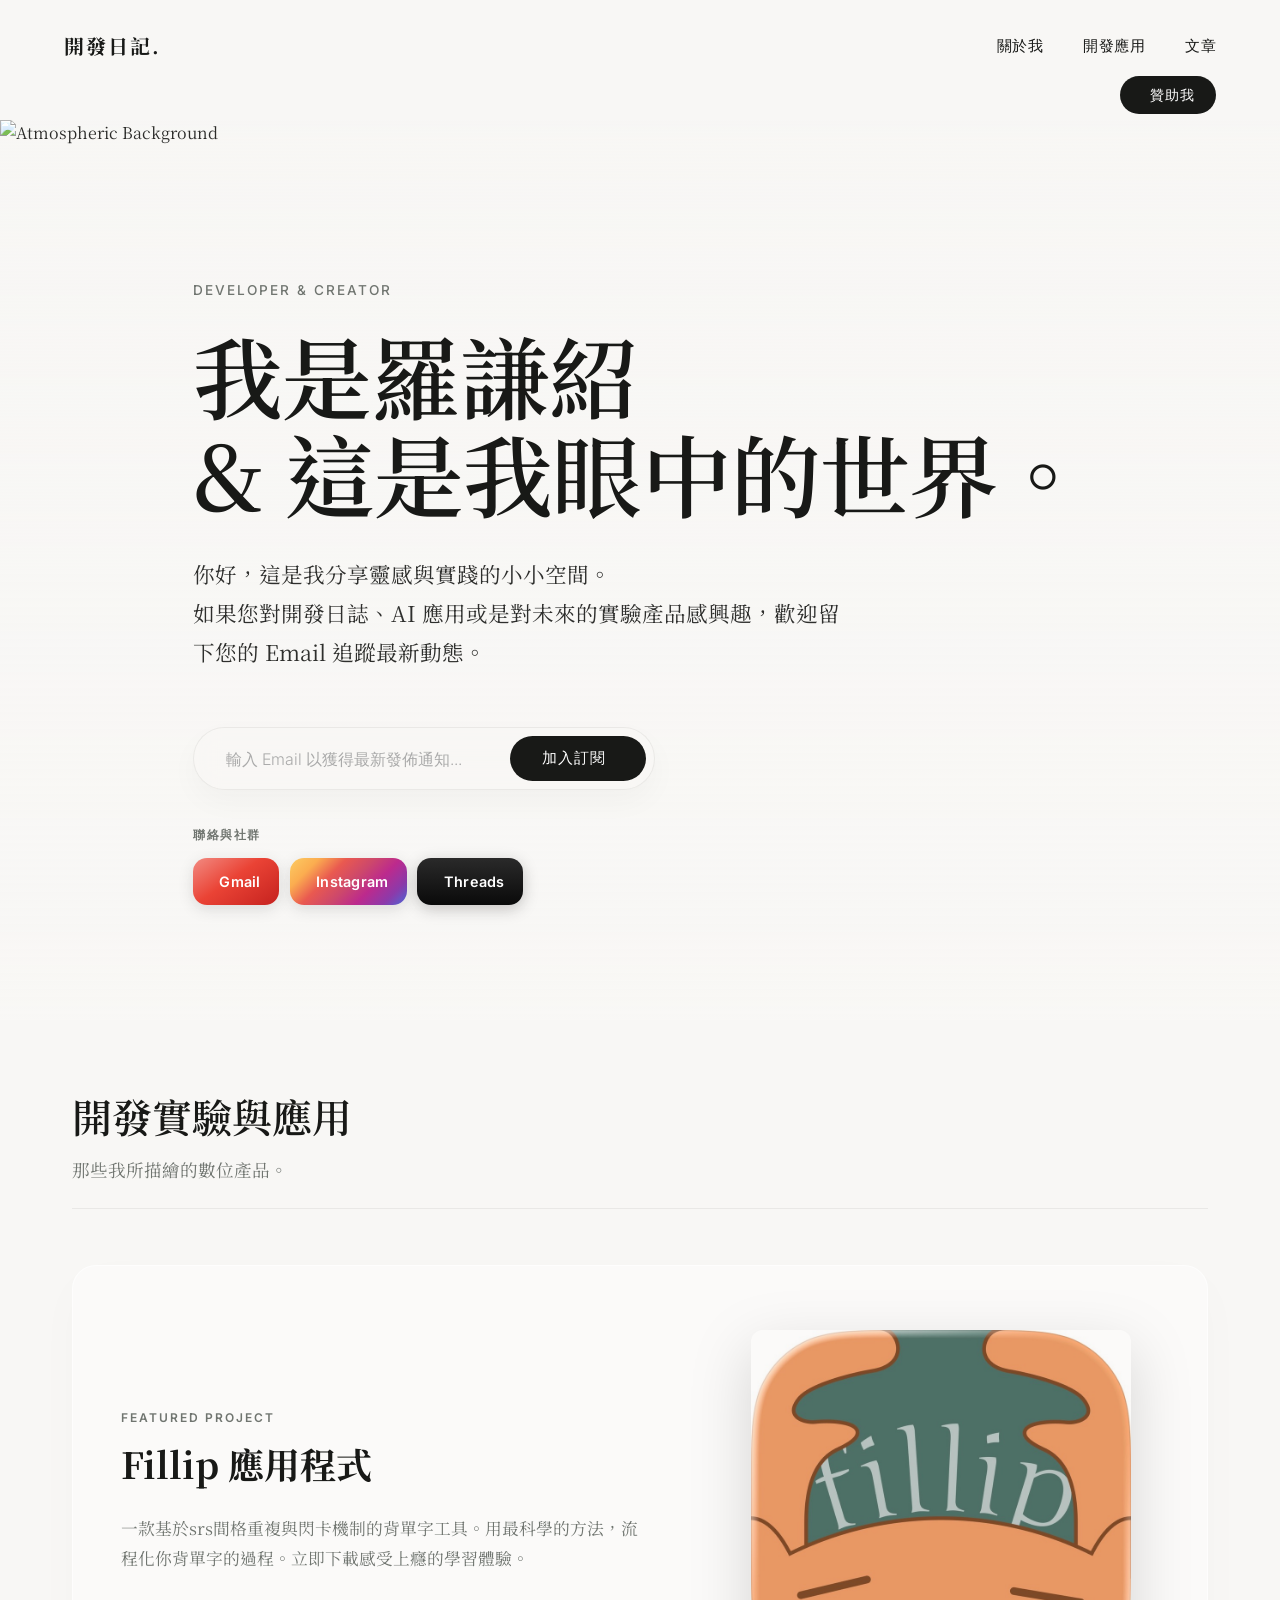
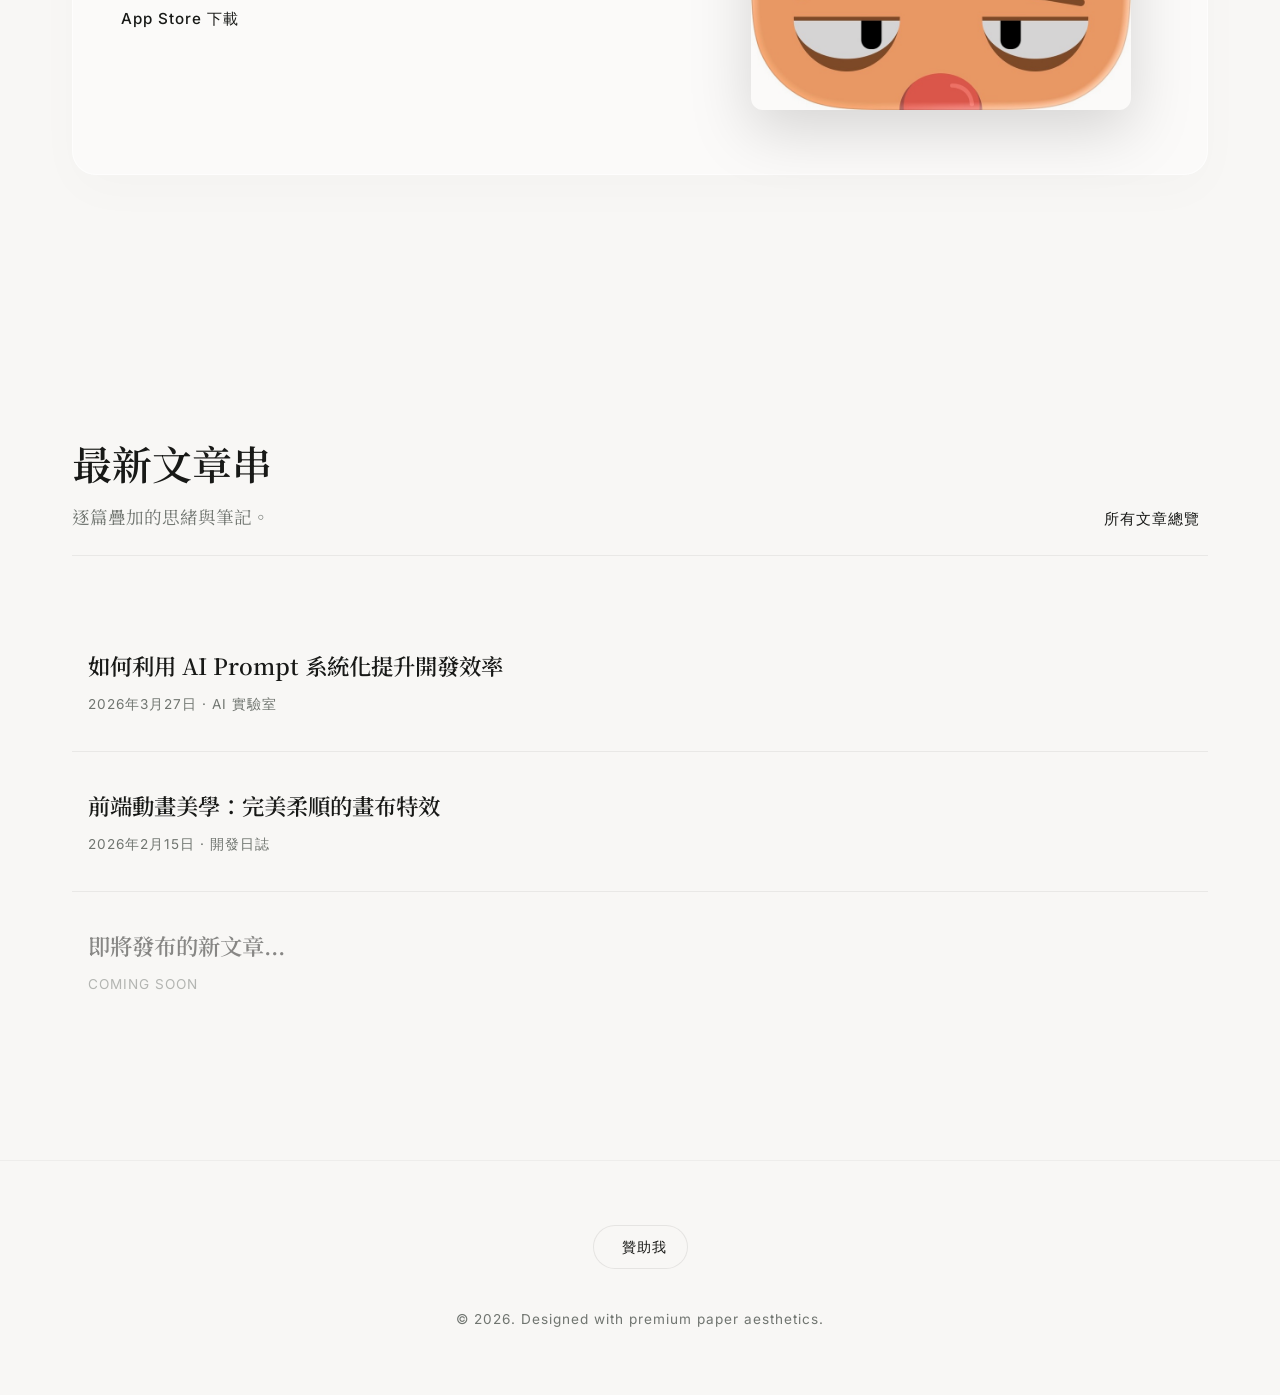
==== commit dea8b83b: "贊助" ====
--- a/index.html
+++ b/index.html
@@ -17,6 +17,13 @@
   <!-- 共用背板與導覽列 -->
   <div id="layout-canvas"></div>
   <div id="layout-header"></div>
+
+  <!-- 僅首頁：主視覺上方贊助按鈕（開啟與頁尾相同的彈窗） -->
+  <div class="home-sponsor-anchor container">
+    <button type="button" class="btn-primary home-sponsor-cta sans-font js-open-sponsor-modal" aria-haspopup="dialog">
+      <i class="ph ph-coffee"></i> 贊助我
+    </button>
+  </div>
 
   <!-- Hero 區塊：重點介紹與訂閱功能 -->
   <section class="hero-section" id="about">
--- a/styles.css
+++ b/styles.css
@@ -25,7 +25,7 @@
 html {
   -webkit-text-size-adjust: 100%;
   text-size-adjust: 100%;
-  scroll-padding-top: 8.75rem;
+  scroll-padding-top: 5.5rem;
 }
 
 a, button, .btn-primary, input[type="submit"] {
@@ -52,89 +52,21 @@
   position: relative;
 }
 
-/* Header（上：導覽；下：收款碼 + 贊助按鈕） */
+/* Header */
 .site-header {
-  position: fixed;
-  top: 0;
-  left: 0;
-  right: 0;
+  position: fixed; top: 0; left: 0; right: 0;
+  padding: 1.5rem 0;
+  padding-top: max(1.5rem, env(safe-area-inset-top, 0px));
   z-index: 100;
-  display: flex;
-  flex-direction: column;
-  padding: 0;
-  padding-top: max(1.25rem, env(safe-area-inset-top, 0px));
-  transition: background 0.4s ease, border-color 0.4s ease, box-shadow 0.4s ease;
+  transition: all 0.4s cubic-bezier(0.16, 1, 0.3, 1);
 }
 .site-header.scrolled {
   background: var(--glass-bg);
-  backdrop-filter: blur(24px);
-  -webkit-backdrop-filter: blur(24px);
-  border-bottom: 1px solid rgba(0, 0, 0, 0.06);
-  padding-top: max(0.6rem, env(safe-area-inset-top, 0px));
-}
-.site-header.scrolled .header-main-row {
-  padding-bottom: 0.45rem;
-}
-.site-header.scrolled .header-sponsor-row {
-  padding-top: 0.25rem;
-  padding-bottom: 0.55rem;
-}
-.header-main-row {
-  display: flex;
-  justify-content: space-between;
-  align-items: center;
-  gap: 1rem;
-  padding-bottom: 0.5rem;
-}
-.header-sponsor-row {
-  padding-top: 0.35rem;
-  padding-bottom: 0.75rem;
-  border-top: 1px solid rgba(0, 0, 0, 0.06);
-  background: rgba(248, 247, 245, 0.65);
-  backdrop-filter: blur(14px);
-  -webkit-backdrop-filter: blur(14px);
-}
-.site-header.scrolled .header-sponsor-row {
-  background: transparent;
-  border-top-color: rgba(0, 0, 0, 0.05);
-}
-.header-sponsor-inner {
-  display: flex;
-  align-items: center;
-  gap: 0.85rem 1.1rem;
-  flex-wrap: wrap;
-}
-.header-sponsor-qr {
-  width: 56px;
-  height: 56px;
-  object-fit: contain;
-  border-radius: 10px;
-  border: 1px solid rgba(0, 0, 0, 0.08);
-  background: #fff;
-  flex-shrink: 0;
-  box-shadow: 0 2px 10px rgba(0, 0, 0, 0.05);
-}
-.header-sponsor-text {
-  display: flex;
-  align-items: center;
-  gap: 0.65rem 1rem;
-  flex-wrap: wrap;
-  flex: 1;
-  min-width: 0;
-  justify-content: flex-end;
-}
-.header-sponsor-hint {
-  font-size: 0.8rem;
-  color: var(--text-secondary);
-  letter-spacing: 0.04em;
-  line-height: 1.35;
-  text-align: right;
-}
-.header-sponsor-btn {
-  font-size: 0.82rem !important;
-  padding: 0.5rem 1.15rem !important;
-  letter-spacing: 0.04em !important;
-}
+  backdrop-filter: blur(24px); -webkit-backdrop-filter: blur(24px);
+  border-bottom: 1px solid rgba(0, 0, 0, 0.03); padding: 1rem 0;
+  padding-top: max(1rem, env(safe-area-inset-top, 0px));
+}
+.header-container { display: flex; justify-content: space-between; align-items: center; gap: 1rem; }
 .logo { font-size: 1.25rem; font-weight: 700; letter-spacing: 2px; flex-shrink: 0; }
 .nav-links { display: flex; gap: 2.5rem; align-items: center; flex-wrap: wrap; justify-content: flex-end; }
 .nav-link {
@@ -186,6 +118,21 @@
   box-shadow: 0 16px 50px var(--glass-shadow);
 }
 
+/* 首頁：導覽列下方的贊助按鈕（僅 index.html） */
+.home-sponsor-anchor {
+  position: relative;
+  z-index: 10;
+  padding-top: max(4.75rem, calc(3.25rem + env(safe-area-inset-top, 0px)));
+  padding-bottom: 0.35rem;
+  display: flex;
+  justify-content: flex-end;
+}
+.home-sponsor-cta {
+  font-size: 0.88rem !important;
+  padding: 0.6rem 1.35rem !important;
+  letter-spacing: 0.06em !important;
+}
+
 /* Hero Section */
 .hero-section {
   min-height: 100vh; display: flex; flex-direction: column; justify-content: center;
@@ -205,9 +152,7 @@
 }
 
 .hero-content {
-  position: relative;
-  z-index: 10;
-  padding-top: max(6.5rem, 7vh);
+  position: relative; z-index: 10; padding-top: 5vh;
 }
 .hero-tag {
   color: var(--text-secondary); font-weight: 500; letter-spacing: 2px;
@@ -470,26 +415,13 @@
 .article-row-meta { font-size: 0.85rem; color: var(--text-secondary); letter-spacing: 1px; text-transform: uppercase; }
 
 @media (max-width: 768px) {
-  html { scroll-padding-top: 10rem; }
-
-  .header-sponsor-inner {
+  .home-sponsor-anchor {
     justify-content: center;
-  }
-  .header-sponsor-text {
-    justify-content: center;
+    padding-top: max(4.5rem, calc(3rem + env(safe-area-inset-top, 0px)));
+  }
+  .home-sponsor-cta {
     width: 100%;
-  }
-  .header-sponsor-hint {
-    text-align: center;
-    width: 100%;
-    font-size: 0.75rem;
-  }
-  .header-sponsor-qr {
-    width: 52px;
-    height: 52px;
-  }
-  .header-sponsor-btn {
-    width: 100%;
+    max-width: 280px;
     justify-content: center;
   }
 
